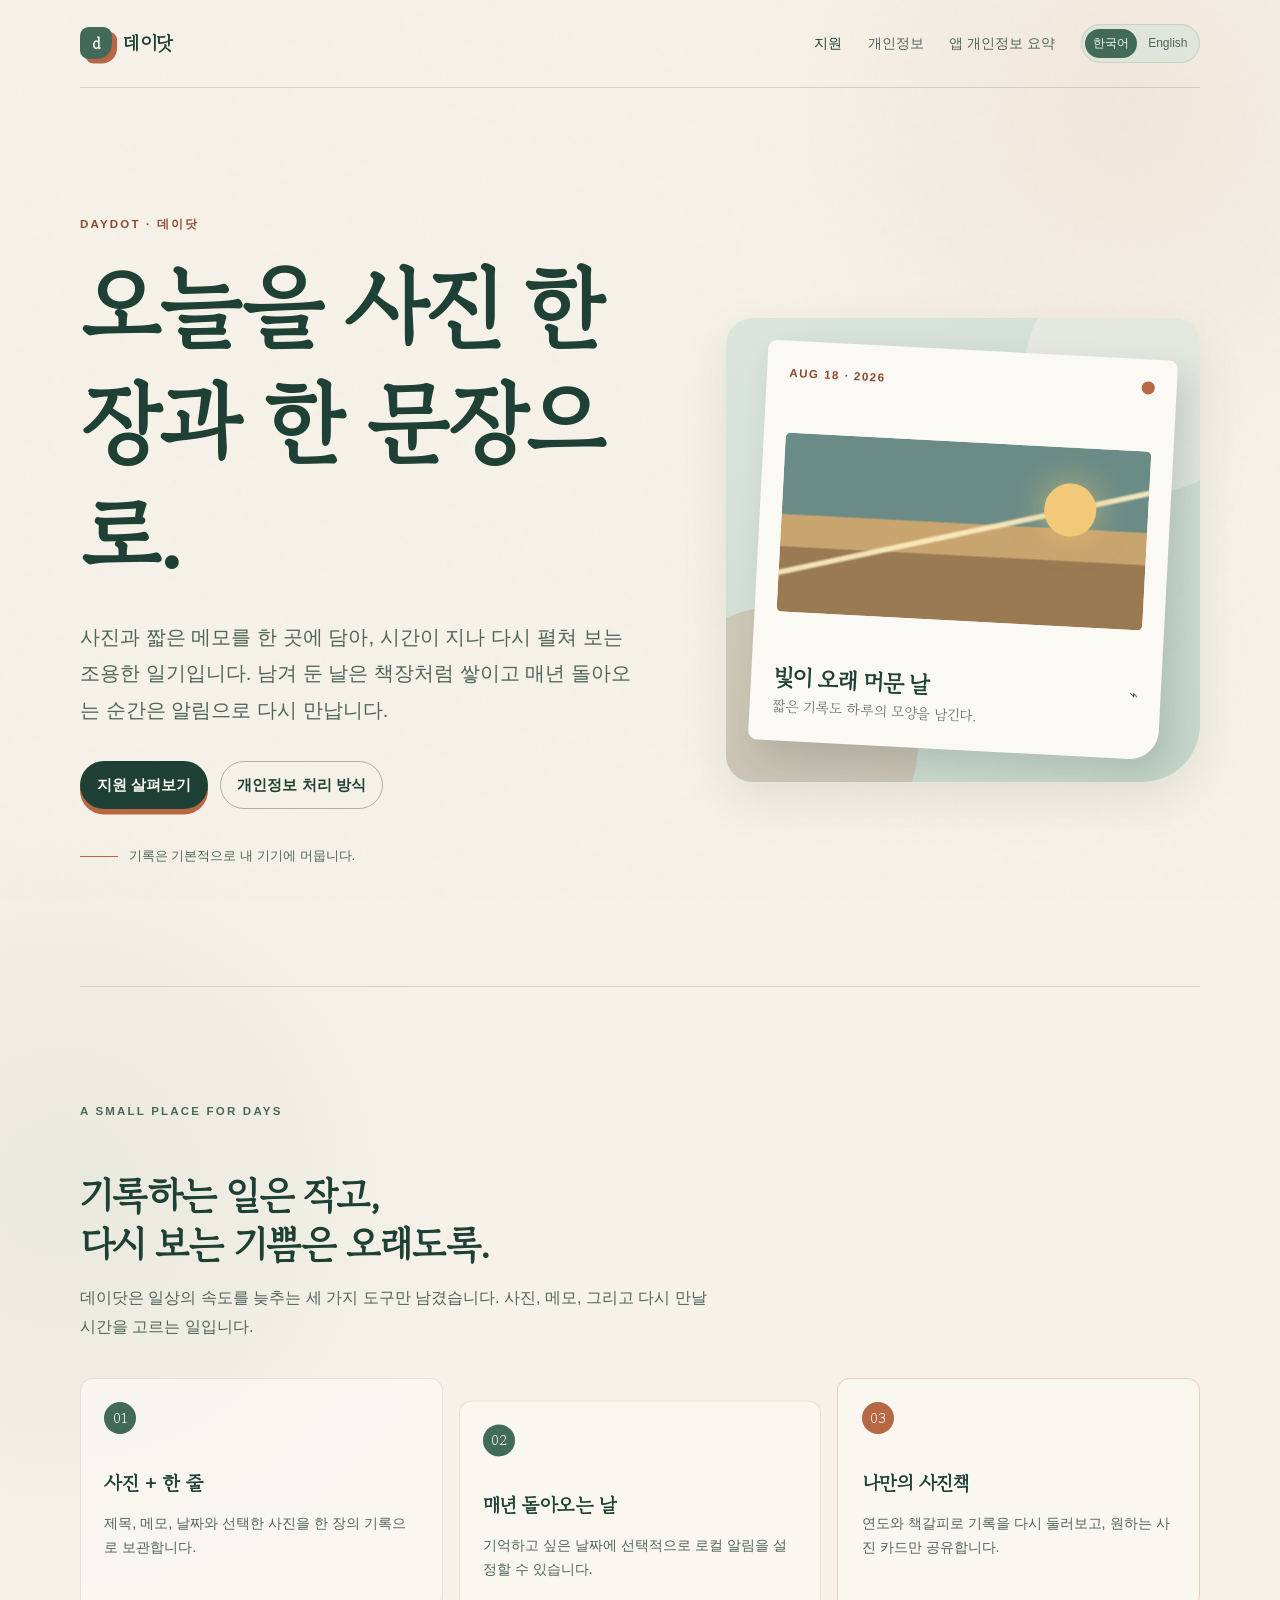
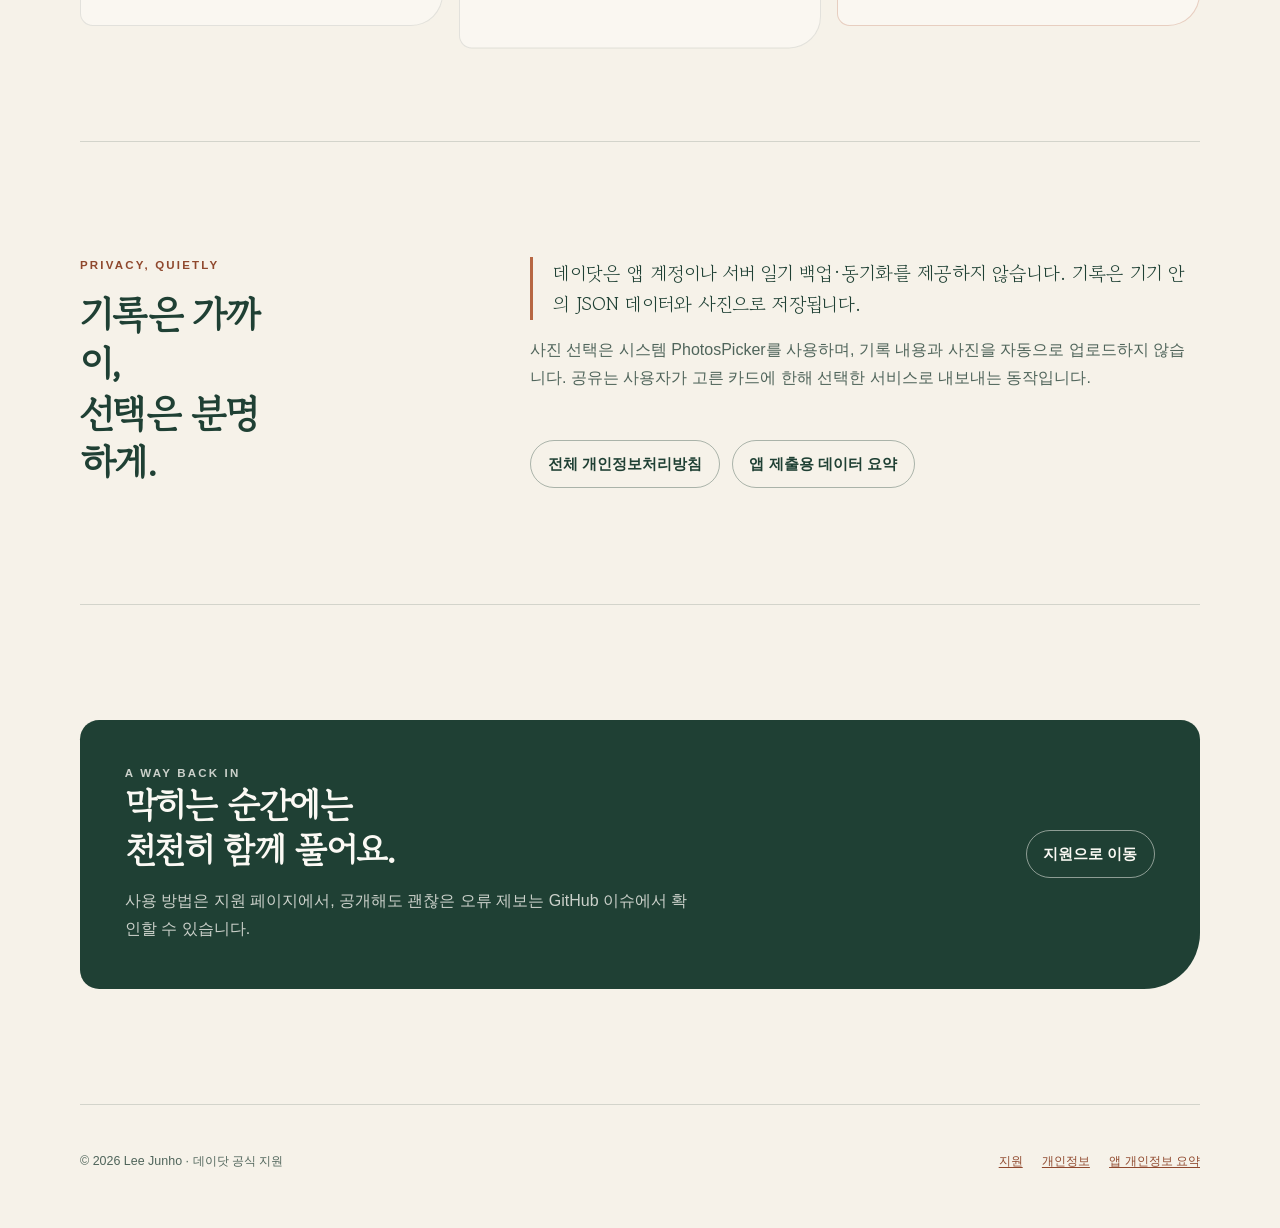
==== index.html @ 2788f6ef "Publish bilingual daydot support and privacy pages" ====
<!doctype html>
<html lang="ko">
<head>
  <meta charset="utf-8">
  <meta name="viewport" content="width=device-width, initial-scale=1">
  <meta name="description" content="데이닷 · 사진 한 장과 짧은 기록으로 오늘을 남기는 조용한 일기 앱의 공식 지원 페이지입니다.">
  <link rel="canonical" href="https://jhl1214.github.io/daydot-support/">
  <link rel="stylesheet" href="assets/style.css">
  <script src="assets/site.js" defer></script>
  <title>데이닷 · daydot</title>
</head>
<body>
  <a class="skip-link" href="#main"><span class="copy-ko">본문으로 건너뛰기</span><span class="copy-en">Skip to content</span></a>
  <header class="site-header">
    <a class="brand" href="./" aria-label="데이닷 홈">
      <span class="brand-mark" aria-hidden="true">d</span>
      <span>데이닷 <span class="copy-en">· daydot</span></span>
    </a>
    <nav class="site-nav" aria-label="주요 메뉴">
      <a href="support/" aria-current="page"><span class="copy-ko">지원</span><span class="copy-en">Support</span></a>
      <a href="privacy/"><span class="copy-ko">개인정보</span><span class="copy-en">Privacy</span></a>
      <a href="app-privacy/"><span class="copy-ko">앱 개인정보 요약</span><span class="copy-en">App Privacy</span></a>
      <span class="language-switch" aria-label="언어 선택 / Language">
        <button type="button" data-language-button="ko" aria-pressed="true">한국어</button>
        <button type="button" data-language-button="en" aria-pressed="false">English</button>
      </span>
    </nav>
  </header>

  <main id="main">
    <div class="home-shell">
      <section class="hero" aria-label="데이닷 소개 / Daydot overview">
        <div class="hero-copy">
        <div class="language-panel" data-language-panel="ko">
          <p class="eyebrow">DAYDOT · 데이닷</p>
          <h1 id="hero-title-ko">오늘을 사진 한 장과 한 문장으로.</h1>
          <p class="lead">사진과 짧은 메모를 한 곳에 담아, 시간이 지나 다시 펼쳐 보는 조용한 일기입니다. 남겨 둔 날은 책장처럼 쌓이고 매년 돌아오는 순간은 알림으로 다시 만납니다.</p>
          <div class="hero-actions">
            <a class="button" href="support/">지원 살펴보기</a>
            <a class="button-secondary" href="privacy/">개인정보 처리 방식</a>
          </div>
          <p class="hero-note">기록은 기본적으로 내 기기에 머뭅니다.</p>
        </div>
        <div class="language-panel" data-language-panel="en">
          <p class="eyebrow">DAYDOT · 데이닷</p>
          <h1 id="hero-title-en">Keep the day close.</h1>
          <p class="lead">Daydot is a quiet journal for a photograph and a few words. Your days gather like pages on a shelf, while annual moments can return as a gentle local reminder.</p>
          <div class="hero-actions">
            <a class="button" href="support/">Explore support</a>
            <a class="button-secondary" href="privacy/">How privacy works</a>
          </div>
          <p class="hero-note">Your journal stays on your device by default.</p>
        </div>
        </div>

        <div class="hero-art" aria-label="사진과 기록이 담긴 데이닷 카드의 장식 이미지">
          <div class="memory-card">
            <div class="memory-card-top">
              <span class="memory-card-date">AUG 18 · 2026</span>
              <span class="memory-card-dot" aria-hidden="true"></span>
            </div>
            <div class="memory-photo" role="img" aria-label="따뜻한 빛이 비치는 해변을 추상적으로 표현한 이미지"></div>
            <div class="memory-card-bottom">
              <div>
                <h2><span class="copy-ko">빛이 오래 머문 날</span><span class="copy-en">A day held in light</span></h2>
                <p><span class="copy-ko">짧은 기록도 하루의 모양을 남긴다.</span><span class="copy-en">A small note can hold the shape of a day.</span></p>
              </div>
              <span aria-hidden="true">⌁</span>
            </div>
          </div>
        </div>
      </section>

      <section class="home-section" aria-label="데이닷 기능 / Daydot features">
        <div class="language-panel" data-language-panel="ko">
          <div class="section-intro">
            <p class="eyebrow">A SMALL PLACE FOR DAYS</p>
            <h2 id="features-title-ko">기록하는 일은 작고,<br>다시 보는 기쁨은 오래도록.</h2>
            <p>데이닷은 일상의 속도를 늦추는 세 가지 도구만 남겼습니다. 사진, 메모, 그리고 다시 만날 시간을 고르는 일입니다.</p>
          </div>
          <div class="feature-grid">
            <article class="feature-card">
              <span class="feature-number">01</span>
              <h3>사진 + 한 줄</h3>
              <p>제목, 메모, 날짜와 선택한 사진을 한 장의 기록으로 보관합니다.</p>
            </article>
            <article class="feature-card">
              <span class="feature-number">02</span>
              <h3>매년 돌아오는 날</h3>
              <p>기억하고 싶은 날짜에 선택적으로 로컬 알림을 설정할 수 있습니다.</p>
            </article>
            <article class="feature-card">
              <span class="feature-number">03</span>
              <h3>나만의 사진책</h3>
              <p>연도와 책갈피로 기록을 다시 둘러보고, 원하는 사진 카드만 공유합니다.</p>
            </article>
          </div>
        </div>
        <div class="language-panel" data-language-panel="en">
          <div class="section-intro">
            <p class="eyebrow">A SMALL PLACE FOR DAYS</p>
            <h2>Small to write,<br>long to remember.</h2>
            <p>Daydot keeps three gentle tools close: a photograph, a note, and the choice of when a day should return.</p>
          </div>
          <div class="feature-grid">
            <article class="feature-card">
              <span class="feature-number">01</span>
              <h3>Photo + one line</h3>
              <p>Keep a title, memo, date, and the photo you choose as one small entry.</p>
            </article>
            <article class="feature-card">
              <span class="feature-number">02</span>
              <h3>Days that return</h3>
              <p>Set an optional local reminder for an annual day you want to remember.</p>
            </article>
            <article class="feature-card">
              <span class="feature-number">03</span>
              <h3>Your photo book</h3>
              <p>Browse by year and bookmark, then share only the photo card you choose.</p>
            </article>
          </div>
        </div>
      </section>

      <section class="home-section promise" aria-label="데이닷 개인정보 약속 / Daydot privacy promise">
        <div class="promise-heading">
        <div class="language-panel" data-language-panel="ko">
          <p class="eyebrow">PRIVACY, QUIETLY</p>
          <h2 id="promise-title-ko">기록은 가까이,<br>선택은 분명하게.</h2>
        </div>
        <div class="language-panel" data-language-panel="en">
          <p class="eyebrow">PRIVACY, QUIETLY</p>
          <h2>Close to your day,<br>clear about your choices.</h2>
        </div>
        </div>
        <div class="promise-copy">
          <p class="quote-line"><span class="copy-ko">데이닷은 앱 계정이나 서버 일기 백업·동기화를 제공하지 않습니다. 기록은 기기 안의 JSON 데이터와 사진으로 저장됩니다.</span><span class="copy-en">Daydot has no app account and no server journal backup or sync. Entries live on your device as JSON data and photos.</span></p>
          <p><span class="copy-ko">사진 선택은 시스템 PhotosPicker를 사용하며, 기록 내용과 사진을 자동으로 업로드하지 않습니다. 공유는 사용자가 고른 카드에 한해 선택한 서비스로 내보내는 동작입니다.</span><span class="copy-en">Photo selection uses the system PhotosPicker, and journal content is never uploaded automatically. Sharing exports only the card you choose to the service you select.</span></p>
          <div class="action-row">
            <a class="button-secondary" href="privacy/"><span class="copy-ko">전체 개인정보처리방침</span><span class="copy-en">Full privacy policy</span></a>
            <a class="button-secondary" href="app-privacy/"><span class="copy-ko">앱 제출용 데이터 요약</span><span class="copy-en">App submission data guide</span></a>
          </div>
        </div>
      </section>

      <section class="home-section" aria-labelledby="contact-title-ko">
        <div class="cta-panel">
          <div class="language-panel" data-language-panel="ko">
            <p class="eyebrow">A WAY BACK IN</p>
            <h2 id="contact-title-ko">막히는 순간에는<br>천천히 함께 풀어요.</h2>
            <p>사용 방법은 지원 페이지에서, 공개해도 괜찮은 오류 제보는 GitHub 이슈에서 확인할 수 있습니다.</p>
          </div>
          <div class="language-panel" data-language-panel="en">
            <p class="eyebrow">A WAY BACK IN</p>
            <h2>When a day gets stuck,<br>we can work it out.</h2>
            <p>Find usage help on the support page. Use GitHub Issues only for reports you are comfortable making public.</p>
          </div>
          <a class="button-secondary" href="support/"><span class="copy-ko">지원으로 이동</span><span class="copy-en">Go to support</span></a>
        </div>
      </section>
    </div>
  </main>

  <footer class="site-footer">
    <p>© 2026 Lee Junho · <span class="copy-ko">데이닷 공식 지원</span><span class="copy-en">Official daydot support</span></p>
    <div class="footer-links">
      <a href="support/"><span class="copy-ko">지원</span><span class="copy-en">Support</span></a>
      <a href="privacy/"><span class="copy-ko">개인정보</span><span class="copy-en">Privacy</span></a>
      <a href="app-privacy/"><span class="copy-ko">앱 개인정보 요약</span><span class="copy-en">App Privacy</span></a>
    </div>
  </footer>
</body>
</html>
---- assets/style.css ----
@font-face {
  font-family: "Gowun Batang Local";
  src: url("fonts/GowunBatang-Regular.ttf") format("truetype");
  font-display: swap;
  font-weight: 400;
  font-style: normal;
}

:root {
  --paper: #f6f2e9;
  --paper-deep: #ece5d7;
  --paper-light: #fbf9f4;
  --ink: #243c33;
  --ink-soft: #50655b;
  --green: #416b58;
  --green-dark: #1f4034;
  --sage: #d9e4db;
  --copper: #b76743;
  --copper-dark: #8f482d;
  --line: rgba(36, 60, 51, 0.16);
  --shadow: 0 18px 48px rgba(48, 62, 53, 0.1);
  --sans: -apple-system, BlinkMacSystemFont, "Apple SD Gothic Neo", "Noto Sans KR", "Helvetica Neue", sans-serif;
  --serif: "Gowun Batang Local", "Apple SD Gothic Neo", "Noto Serif KR", Georgia, serif;
  color-scheme: light;
}

* {
  box-sizing: border-box;
}

html {
  scroll-behavior: smooth;
}

body {
  margin: 0;
  min-width: 320px;
  color: var(--ink);
  background:
    radial-gradient(circle at 88% 4%, rgba(183, 103, 67, 0.08), transparent 24rem),
    radial-gradient(circle at 5% 42%, rgba(65, 107, 88, 0.07), transparent 26rem),
    var(--paper);
  font-family: var(--sans);
  font-size: 16px;
  line-height: 1.78;
  text-rendering: optimizeLegibility;
}

body::before {
  position: fixed;
  inset: 0;
  z-index: -1;
  pointer-events: none;
  content: "";
  opacity: 0.13;
  background-image: url("data:image/svg+xml,%3Csvg viewBox='0 0 160 160' xmlns='http://www.w3.org/2000/svg'%3E%3Cfilter id='n'%3E%3CfeTurbulence type='fractalNoise' baseFrequency='.8' numOctaves='3' stitchTiles='stitch'/%3E%3C/filter%3E%3Crect width='100%25' height='100%25' filter='url(%23n)' opacity='.18'/%3E%3C/svg%3E");
  mix-blend-mode: multiply;
}

a {
  color: var(--copper-dark);
  text-underline-offset: 0.18em;
}

a:hover {
  color: var(--green-dark);
}

a:focus-visible,
button:focus-visible,
summary:focus-visible {
  outline: 3px solid var(--copper);
  outline-offset: 4px;
}

button,
a {
  -webkit-tap-highlight-color: transparent;
}

.skip-link {
  position: absolute;
  top: 0.75rem;
  left: 0.75rem;
  z-index: 10;
  padding: 0.45rem 0.8rem;
  color: var(--paper-light);
  background: var(--green-dark);
  border-radius: 999px;
  transform: translateY(-160%);
}

.skip-link:focus {
  transform: translateY(0);
}

.site-header,
.site-footer,
.page-shell,
.home-shell {
  width: min(1120px, calc(100% - 40px));
  margin: 0 auto;
}

.site-header {
  display: flex;
  align-items: center;
  justify-content: space-between;
  gap: 1.5rem;
  min-height: 88px;
  border-bottom: 1px solid var(--line);
}

.brand {
  display: inline-flex;
  align-items: center;
  gap: 0.7rem;
  color: var(--green-dark);
  font-family: var(--serif);
  font-size: 1.2rem;
  font-weight: 700;
  letter-spacing: -0.02em;
  text-decoration: none;
  white-space: nowrap;
}

.brand-mark {
  display: inline-grid;
  place-items: center;
  width: 2rem;
  height: 2rem;
  color: var(--paper-light);
  background: var(--green);
  border-radius: 0.55rem 0.55rem 0.95rem 0.55rem;
  box-shadow: 0.32rem 0.28rem 0 var(--copper);
  font-family: var(--serif);
  font-size: 1rem;
  line-height: 1;
}

.site-nav {
  display: flex;
  align-items: center;
  justify-content: flex-end;
  gap: clamp(0.8rem, 2vw, 1.65rem);
  font-size: 0.88rem;
}

.site-nav a {
  color: var(--ink-soft);
  text-decoration: none;
}

.site-nav a:hover,
.site-nav a[aria-current="page"] {
  color: var(--green-dark);
}

.language-switch {
  display: inline-flex;
  gap: 0.15rem;
  padding: 0.2rem;
  background: rgba(217, 228, 219, 0.7);
  border: 1px solid rgba(65, 107, 88, 0.16);
  border-radius: 999px;
}

.language-switch button {
  min-width: 3.1rem;
  padding: 0.26rem 0.52rem;
  color: var(--ink-soft);
  background: transparent;
  border: 0;
  border-radius: 999px;
  font: inherit;
  font-size: 0.75rem;
  cursor: pointer;
}

.language-switch button[aria-pressed="true"] {
  color: var(--paper-light);
  background: var(--green);
}

.copy-en,
.copy-ko {
  display: inline;
}

html.js[data-language="ko"] .copy-en,
html.js[data-language="en"] .copy-ko {
  display: none;
}

.hero {
  display: grid;
  grid-template-columns: minmax(0, 1.08fr) minmax(280px, 0.92fr);
  align-items: center;
  gap: clamp(2rem, 7vw, 6.5rem);
  padding: clamp(4.4rem, 10vw, 8.5rem) 0 clamp(4rem, 8vw, 7rem);
}

.eyebrow {
  margin: 0 0 1rem;
  color: var(--copper-dark);
  font-size: 0.72rem;
  font-weight: 750;
  letter-spacing: 0.19em;
  line-height: 1.4;
  text-transform: uppercase;
}

h1,
h2,
h3,
h4 {
  margin: 0;
  color: var(--green-dark);
  font-family: var(--serif);
  font-weight: 700;
  letter-spacing: -0.045em;
  line-height: 1.28;
}

h1 {
  max-width: 12ch;
  font-size: clamp(2.75rem, 7vw, 5.7rem);
}

h2 {
  margin-top: 3.2rem;
  font-size: clamp(1.7rem, 3vw, 2.45rem);
}

h3 {
  margin-top: 2rem;
  font-size: clamp(1.18rem, 2vw, 1.45rem);
  letter-spacing: -0.025em;
}

p {
  margin: 1rem 0;
}

.lead {
  max-width: 38rem;
  margin-top: 1.65rem;
  color: var(--ink-soft);
  font-size: clamp(1.05rem, 1.8vw, 1.28rem);
  line-height: 1.8;
}

.hero-actions,
.action-row {
  display: flex;
  flex-wrap: wrap;
  gap: 0.75rem;
  margin-top: 2rem;
}

.button,
.button-secondary {
  display: inline-flex;
  align-items: center;
  justify-content: center;
  min-height: 3rem;
  padding: 0.65rem 1.05rem;
  border-radius: 999px;
  font-size: 0.92rem;
  font-weight: 700;
  line-height: 1.25;
  text-decoration: none;
  transition: transform 160ms ease, box-shadow 160ms ease, background 160ms ease;
}

.button {
  color: var(--paper-light);
  background: var(--green-dark);
  box-shadow: 0 0.35rem 0 var(--copper);
}

.button:hover {
  color: var(--paper-light);
  background: var(--green);
  transform: translateY(-2px);
  box-shadow: 0 0.48rem 0 var(--copper);
}

.button-secondary {
  color: var(--green-dark);
  border: 1px solid rgba(31, 64, 52, 0.35);
}

.button-secondary:hover {
  color: var(--green-dark);
  background: rgba(217, 228, 219, 0.6);
  transform: translateY(-2px);
}

.hero-note {
  display: flex;
  align-items: center;
  gap: 0.65rem;
  margin-top: 2.2rem;
  color: var(--ink-soft);
  font-size: 0.83rem;
}

.hero-note::before {
  width: 2.4rem;
  height: 1px;
  content: "";
  background: var(--copper);
}

.hero-art {
  position: relative;
  min-height: 29rem;
  padding: 2rem;
  overflow: hidden;
  background: linear-gradient(145deg, #dbe5dc, #c4d6ca);
  border-radius: 1.65rem 1.65rem 3.6rem 1.65rem;
  box-shadow: var(--shadow);
  isolation: isolate;
}

.hero-art::before,
.hero-art::after {
  position: absolute;
  content: "";
  border-radius: 50%;
}

.hero-art::before {
  top: -4rem;
  right: -4rem;
  width: 15rem;
  height: 15rem;
  background: rgba(246, 242, 233, 0.5);
}

.hero-art::after {
  bottom: -6rem;
  left: -5rem;
  width: 17rem;
  height: 17rem;
  background: rgba(183, 103, 67, 0.2);
}

.memory-card {
  position: relative;
  z-index: 1;
  display: flex;
  flex-direction: column;
  justify-content: space-between;
  min-height: 25rem;
  padding: 1.4rem;
  background: var(--paper-light);
  border-radius: 0.55rem 0.55rem 1.8rem 0.55rem;
  box-shadow: 0.75rem 1rem 2rem rgba(48, 62, 53, 0.16);
  transform: rotate(3deg);
}

.memory-card-top,
.memory-card-bottom {
  display: flex;
  align-items: flex-start;
  justify-content: space-between;
  gap: 1rem;
}

.memory-card-date {
  color: var(--copper-dark);
  font-size: 0.72rem;
  font-weight: 750;
  letter-spacing: 0.13em;
  text-transform: uppercase;
}

.memory-card-dot {
  width: 0.8rem;
  height: 0.8rem;
  background: var(--copper);
  border-radius: 50%;
}

.memory-photo {
  position: relative;
  min-height: 11.2rem;
  margin: 1.25rem 0;
  overflow: hidden;
  background:
    linear-gradient(165deg, transparent 0 49%, rgba(253, 238, 193, 0.9) 50% 51%, transparent 52%),
    linear-gradient(180deg, #6b8c86 0 45%, #c8a46f 46% 63%, #9a7a52 64% 100%);
  border-radius: 0.32rem;
}

.memory-photo::before {
  position: absolute;
  top: 20%;
  right: 14%;
  width: 3.3rem;
  height: 3.3rem;
  content: "";
  background: #f1c978;
  border-radius: 50%;
  box-shadow: 0 0 2rem rgba(241, 201, 120, 0.6);
}

.memory-card h2 {
  max-width: 13ch;
  margin: 0;
  font-size: 1.45rem;
  line-height: 1.35;
}

.memory-card p {
  margin: 0;
  color: var(--ink-soft);
  font-family: var(--serif);
  font-size: 0.9rem;
}

.section-intro {
  max-width: 40rem;
  margin-bottom: 2.3rem;
}

.section-intro p {
  color: var(--ink-soft);
}

.feature-grid {
  display: grid;
  grid-template-columns: repeat(3, minmax(0, 1fr));
  gap: 1rem;
}

.feature-card {
  min-height: 15.5rem;
  padding: 1.45rem;
  background: rgba(251, 249, 244, 0.72);
  border: 1px solid rgba(36, 60, 51, 0.11);
  border-radius: 0.8rem 0.8rem 2rem 0.8rem;
}

.feature-card:nth-child(2) {
  transform: translateY(1.4rem);
}

.feature-card:nth-child(3) {
  border-color: rgba(183, 103, 67, 0.28);
}

.feature-number {
  display: inline-flex;
  align-items: center;
  justify-content: center;
  width: 2rem;
  height: 2rem;
  margin-bottom: 2.3rem;
  color: var(--paper-light);
  background: var(--green);
  border-radius: 50%;
  font-family: var(--serif);
  font-size: 0.9rem;
}

.feature-card:nth-child(3) .feature-number {
  background: var(--copper);
}

.feature-card h3 {
  margin: 0;
  font-size: 1.22rem;
}

.feature-card p {
  margin-bottom: 0;
  color: var(--ink-soft);
  font-size: 0.9rem;
  line-height: 1.65;
}

.home-section {
  padding: clamp(4rem, 9vw, 7.5rem) 0;
  border-top: 1px solid var(--line);
}

.promise {
  display: grid;
  grid-template-columns: minmax(0, 0.75fr) minmax(0, 1.25fr);
  gap: 3rem;
  align-items: start;
}

.promise h2 {
  margin-top: 0;
  max-width: 10ch;
}

.promise-copy {
  display: grid;
  gap: 1rem;
}

.promise-copy p {
  margin: 0;
  color: var(--ink-soft);
}

.quote-line {
  padding-left: 1.25rem;
  border-left: 3px solid var(--copper);
  color: var(--green-dark) !important;
  font-family: var(--serif);
  font-size: 1.18rem;
  line-height: 1.65;
}

.cta-panel {
  display: grid;
  grid-template-columns: minmax(0, 1fr) auto;
  align-items: center;
  gap: 2rem;
  padding: clamp(1.6rem, 4vw, 2.8rem);
  background: var(--green-dark);
  border-radius: 1.2rem 1.2rem 3.5rem 1.2rem;
  color: var(--paper-light);
}

.cta-panel h2,
.cta-panel p {
  color: var(--paper-light);
}

.cta-panel h2 {
  margin: 0;
  font-size: clamp(1.5rem, 3vw, 2.2rem);
}

.cta-panel p {
  max-width: 36rem;
  margin-bottom: 0;
  opacity: 0.78;
}

.cta-panel .button-secondary {
  color: var(--paper-light);
  border-color: rgba(251, 249, 244, 0.5);
}

.cta-panel .button-secondary:hover {
  color: var(--green-dark);
  background: var(--paper-light);
}

.site-footer {
  display: flex;
  align-items: flex-start;
  justify-content: space-between;
  gap: 1.5rem;
  padding: 2.8rem 0 3.5rem;
  color: var(--ink-soft);
  border-top: 1px solid var(--line);
  font-size: 0.78rem;
}

.site-footer p {
  max-width: 34rem;
  margin: 0;
}

.footer-links {
  display: flex;
  flex-wrap: wrap;
  justify-content: flex-end;
  gap: 0.8rem 1.2rem;
}

.page-shell {
  padding: clamp(3.8rem, 8vw, 6.5rem) 0 5rem;
}

.page-heading {
  max-width: 48rem;
  margin-bottom: 3.3rem;
}

.page-heading h1 {
  max-width: 15ch;
  font-size: clamp(2.5rem, 6vw, 4.5rem);
}

.page-heading .lead {
  max-width: 43rem;
}

.page-meta {
  display: flex;
  flex-wrap: wrap;
  gap: 0.55rem 1.1rem;
  margin-top: 1.3rem;
  color: var(--ink-soft);
  font-size: 0.82rem;
}

.article {
  max-width: 850px;
  padding: clamp(1.35rem, 4vw, 3.1rem);
  background: rgba(251, 249, 244, 0.68);
  border: 1px solid rgba(36, 60, 51, 0.1);
  border-radius: 0.8rem 0.8rem 2.4rem 0.8rem;
  box-shadow: 0 1rem 3rem rgba(48, 62, 53, 0.04);
}

.article > :first-child {
  margin-top: 0;
}

.article h2 {
  margin-top: 3.5rem;
  padding-top: 1.6rem;
  border-top: 1px solid var(--line);
  font-size: clamp(1.5rem, 3vw, 2.1rem);
}

.article h3 {
  margin-top: 2.2rem;
}

.article p,
.article li {
  color: var(--ink-soft);
}

.article strong {
  color: var(--green-dark);
}

.article ul,
.article ol {
  padding-left: 1.4rem;
}

.article li + li {
  margin-top: 0.65rem;
}

.article hr {
  margin: 3.5rem 0;
  border: 0;
  border-top: 1px solid var(--line);
}

.notice,
.callout {
  margin: 1.4rem 0;
  padding: 1rem 1.15rem;
  background: rgba(217, 228, 219, 0.62);
  border-left: 3px solid var(--green);
  border-radius: 0 0.65rem 0.65rem 0;
}

.notice {
  color: var(--green-dark) !important;
}

.copper-callout {
  background: rgba(183, 103, 67, 0.11);
  border-left-color: var(--copper);
}

.policy-map {
  display: grid;
  grid-template-columns: repeat(2, minmax(0, 1fr));
  gap: 0.55rem 1rem;
  margin: 0 0 3rem;
  padding: 1rem 1.15rem;
  background: rgba(217, 228, 219, 0.4);
  border-radius: 0.65rem;
  font-size: 0.88rem;
}

.policy-map a {
  text-decoration: none;
}

.language-panel[hidden] {
  display: none;
}

html:not(.js) .language-panel + .language-panel {
  margin-top: 4rem;
  padding-top: 3rem;
  border-top: 1px dashed var(--line);
}

.faq-list {
  display: grid;
  gap: 0.7rem;
  margin-top: 1.4rem;
}

.faq-list details {
  padding: 1rem 1.15rem;
  background: rgba(251, 249, 244, 0.7);
  border: 1px solid rgba(36, 60, 51, 0.11);
  border-radius: 0.65rem;
}

.faq-list details[open] {
  border-color: rgba(65, 107, 88, 0.35);
}

.faq-list summary {
  color: var(--green-dark);
  font-family: var(--serif);
  font-size: 1.08rem;
  font-weight: 700;
  cursor: pointer;
}

.faq-list details p {
  margin-bottom: 0;
  color: var(--ink-soft);
}

.contact-card {
  display: grid;
  gap: 0.35rem;
  margin-top: 1.5rem;
  padding: 1.4rem;
  background: rgba(217, 228, 219, 0.55);
  border-radius: 0.65rem 0.65rem 1.8rem 0.65rem;
}

.contact-card p {
  margin: 0;
}

.contact-card .contact-label {
  color: var(--copper-dark);
  font-size: 0.76rem;
  font-weight: 750;
  letter-spacing: 0.1em;
  text-transform: uppercase;
}

.data-table-wrap {
  margin: 1.5rem 0;
  overflow-x: auto;
}

.data-table {
  width: 100%;
  min-width: 620px;
  border-collapse: collapse;
  font-size: 0.9rem;
}

.data-table th,
.data-table td {
  padding: 0.8rem 0.75rem;
  text-align: left;
  vertical-align: top;
  border-bottom: 1px solid var(--line);
}

.data-table th {
  color: var(--green-dark);
  font-size: 0.78rem;
  letter-spacing: 0.05em;
  text-transform: uppercase;
}

.data-table td {
  color: var(--ink-soft);
}

.status-chip {
  display: inline-flex;
  align-items: center;
  padding: 0.27rem 0.65rem;
  color: var(--green-dark);
  background: var(--sage);
  border-radius: 999px;
  font-size: 0.78rem;
  font-weight: 750;
}

.status-chip.copper {
  color: var(--copper-dark);
  background: rgba(183, 103, 67, 0.14);
}

.source-list {
  display: grid;
  gap: 0.65rem;
  padding-left: 1.1rem;
}

.source-list li {
  margin: 0;
}

.small-print {
  color: var(--ink-soft);
  font-size: 0.83rem;
}

@media (max-width: 780px) {
  .site-header {
    align-items: flex-start;
    flex-direction: column;
    gap: 0.8rem;
    padding: 1rem 0;
  }

  .site-nav {
    width: 100%;
    justify-content: space-between;
    gap: 0.6rem;
  }

  .hero,
  .promise {
    grid-template-columns: 1fr;
  }

  .hero {
    padding-top: 4.1rem;
  }

  .hero-art {
    min-height: 24rem;
  }

  .memory-card {
    min-height: 20rem;
  }

  .feature-grid {
    grid-template-columns: 1fr;
  }

  .feature-card:nth-child(2) {
    transform: none;
  }

  .cta-panel {
    grid-template-columns: 1fr;
  }

  .site-footer {
    flex-direction: column;
  }

  .footer-links {
    justify-content: flex-start;
  }
}

@media (max-width: 500px) {
  .site-header,
  .site-footer,
  .page-shell,
  .home-shell {
    width: min(100% - 28px, 1120px);
  }

  .site-nav {
    flex-wrap: wrap;
  }

  .site-nav a {
    font-size: 0.82rem;
  }

  h1 {
    font-size: clamp(2.5rem, 14vw, 4rem);
  }

  .policy-map {
    grid-template-columns: 1fr;
  }

  .article {
    padding: 1.15rem;
  }
}

@media (prefers-reduced-motion: reduce) {
  html {
    scroll-behavior: auto;
  }

  *,
  *::before,
  *::after {
    transition-duration: 0.01ms !important;
    animation-duration: 0.01ms !important;
  }
}
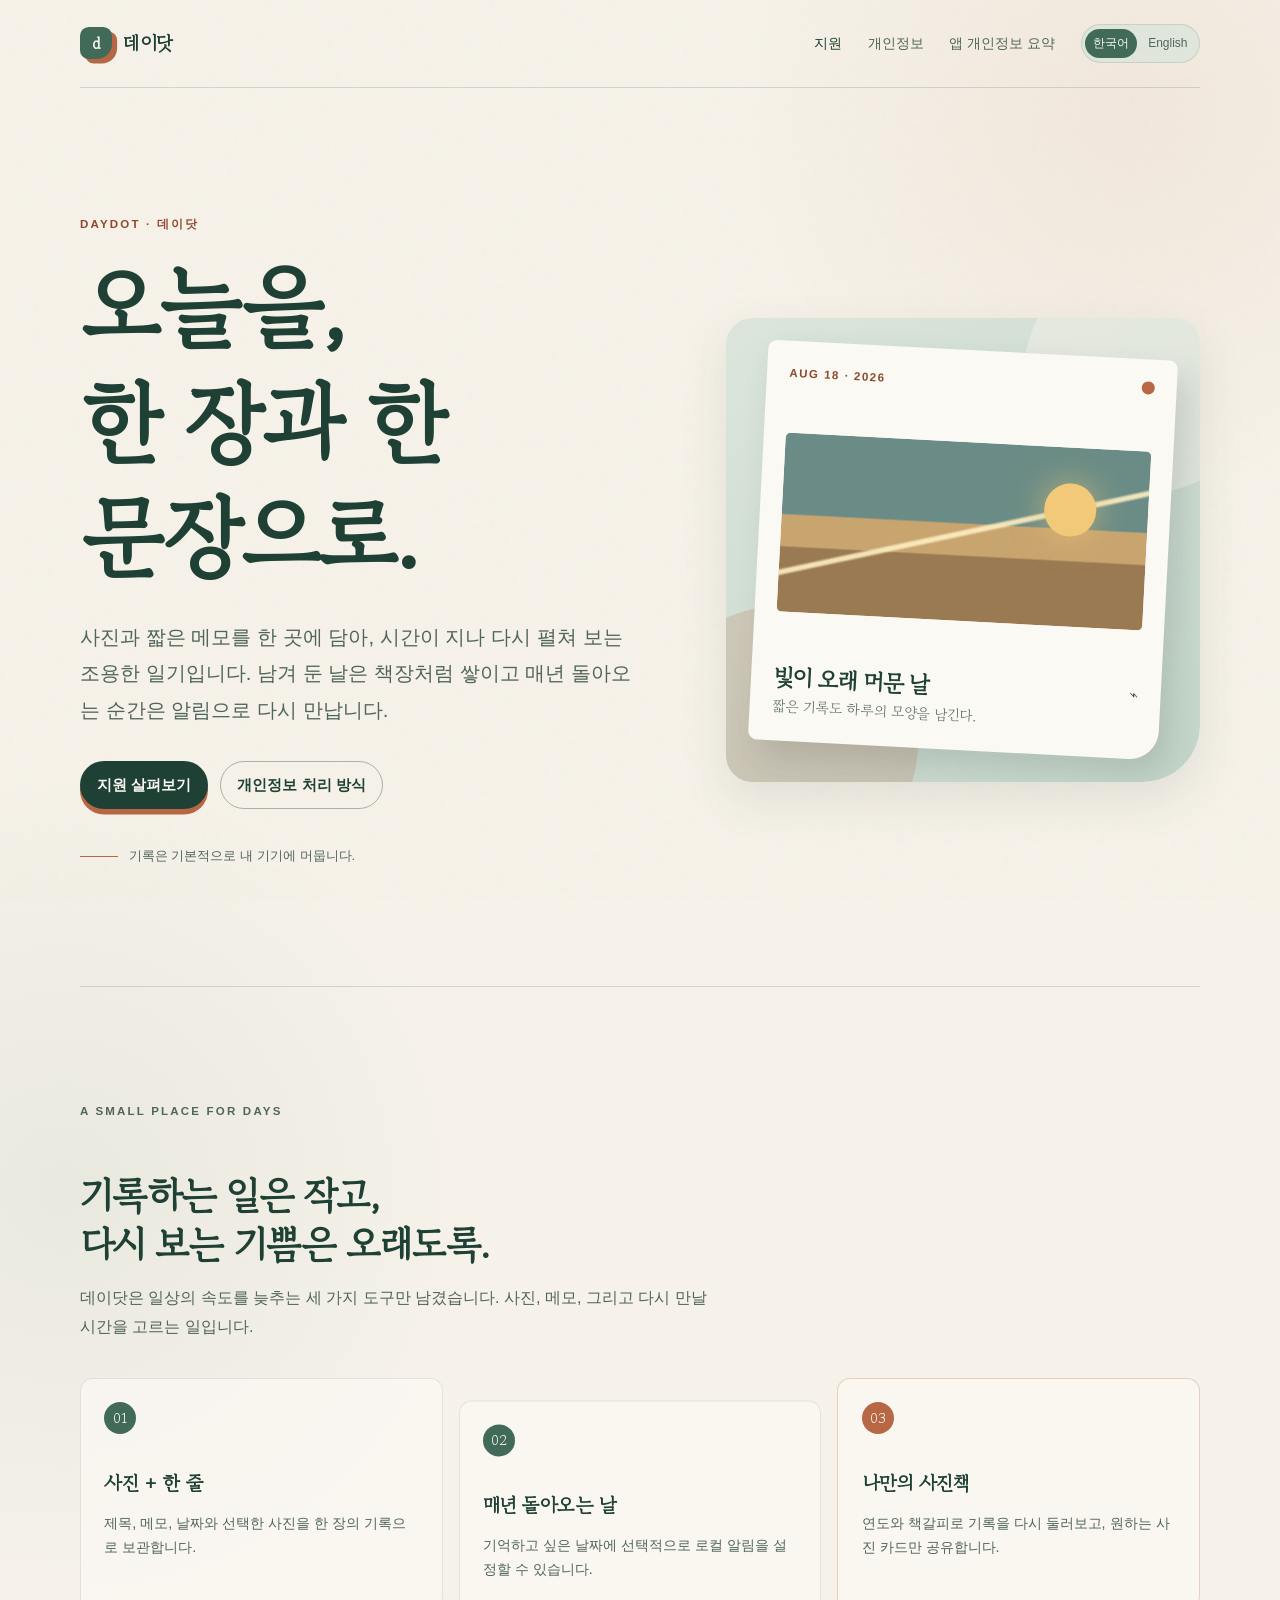
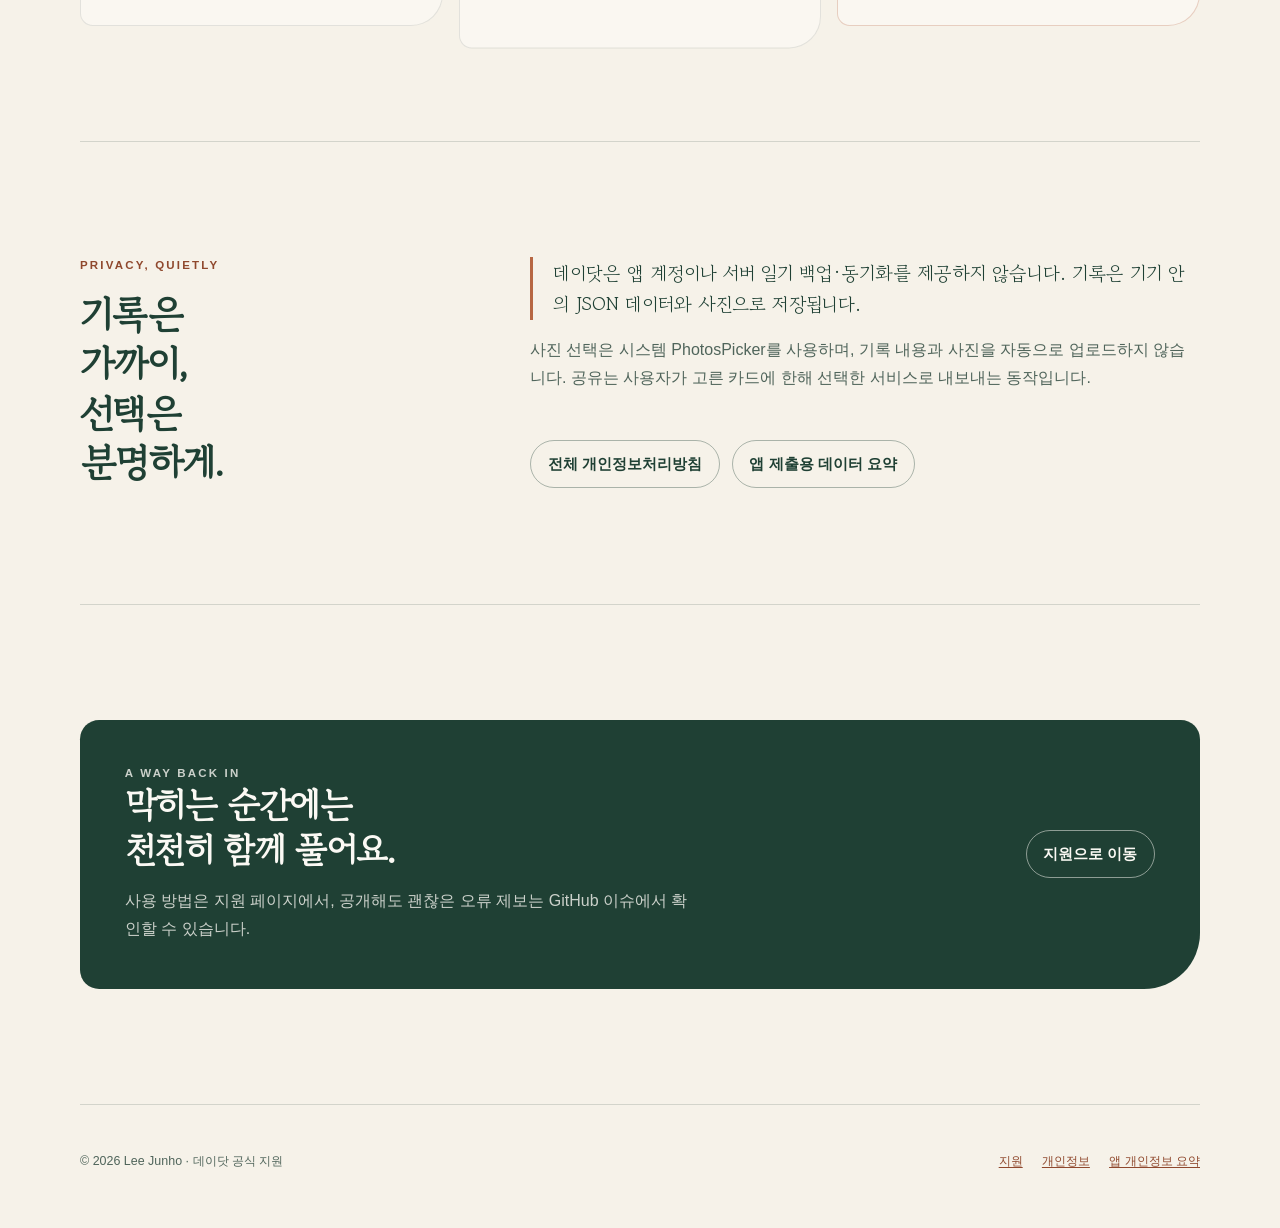
==== commit 465a9bf3: "Polish Korean headings and preserve language navigation" ====
--- a/index.html
+++ b/index.html
@@ -33,7 +33,7 @@
         <div class="hero-copy">
         <div class="language-panel" data-language-panel="ko">
           <p class="eyebrow">DAYDOT · 데이닷</p>
-          <h1 id="hero-title-ko">오늘을 사진 한 장과 한 문장으로.</h1>
+          <h1 id="hero-title-ko">오늘을,<br>한 장과 한 문장으로.</h1>
           <p class="lead">사진과 짧은 메모를 한 곳에 담아, 시간이 지나 다시 펼쳐 보는 조용한 일기입니다. 남겨 둔 날은 책장처럼 쌓이고 매년 돌아오는 순간은 알림으로 다시 만납니다.</p>
           <div class="hero-actions">
             <a class="button" href="support/">지원 살펴보기</a>
--- a/assets/style.css
+++ b/assets/style.css
@@ -220,6 +220,8 @@
   font-weight: 700;
   letter-spacing: -0.045em;
   line-height: 1.28;
+  text-wrap: balance;
+  word-break: keep-all;
 }
 
 h1 {
